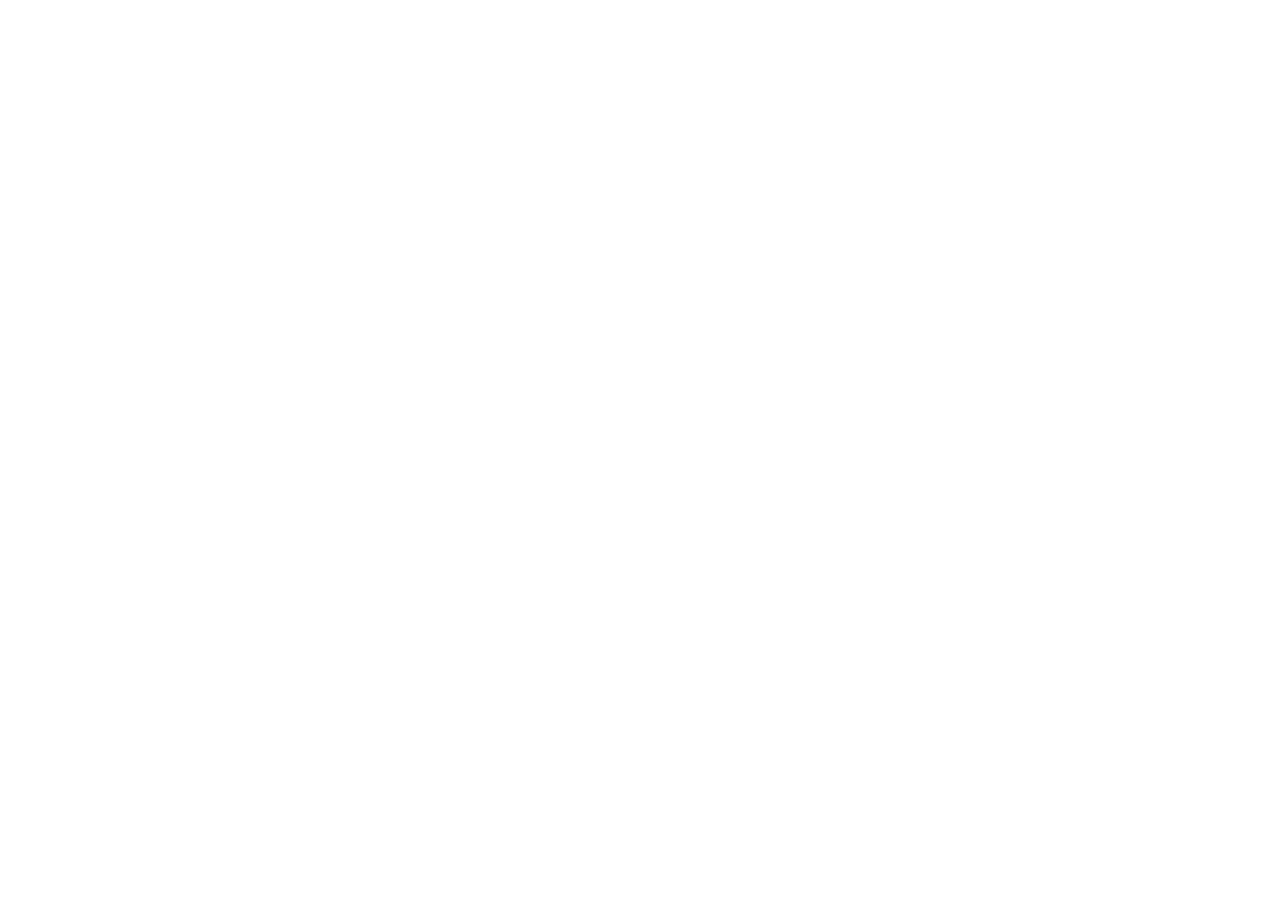
==== receitas/index.html @ 68b90306 "mudando de repositório e dando inicio ao projeto das receitas" ====
<!doctype html>
<html lang="en">

<head>
  <title>Title</title>
  <!-- Required meta tags -->
  <meta charset="utf-8">
  <meta name="viewport" content="width=device-width, initial-scale=1, shrink-to-fit=no">

  <!-- Bootstrap CSS v5.2.1 -->
  <link href="https://cdn.jsdelivr.net/npm/bootstrap@5.2.1/dist/css/bootstrap.min.css" rel="stylesheet"
    integrity="sha384-iYQeCzEYFbKjA/T2uDLTpkwGzCiq6soy8tYaI1GyVh/UjpbCx/TYkiZhlZB6+fzT" crossorigin="anonymous">
  <link rel="stylesheet" href="./index.css">
</head>

<body class="bg-warning">
  <ul id="receitas">
  </ul>
  <script src="https://cdn.jsdelivr.net/npm/@popperjs/core@2.11.6/dist/umd/popper.min.js"
    integrity="sha384-oBqDVmMz9ATKxIep9tiCxS/Z9fNfEXiDAYTujMAeBAsjFuCZSmKbSSUnQlmh/jp3" crossorigin="anonymous">
    </script>

  <script src="https://cdn.jsdelivr.net/npm/bootstrap@5.2.1/dist/js/bootstrap.min.js"
    integrity="sha384-7VPbUDkoPSGFnVtYi0QogXtr74QeVeeIs99Qfg5YCF+TidwNdjvaKZX19NZ/e6oz" crossorigin="anonymous">
    </script>
  <script src="./index.js"></script>
</body>

</html>
---- receitas/index.css ----
@import url("https://fonts.googleapis.com/css2?family=Croissant+One&family=Marck+Script&display=swap");

:root {
  --font-family-title: "Croissant One", "JetBrains Mono";
  --font-family-body: "Marck Script", "JetBrains Mono";
}

/* .receita {
  display: flex;
  flex-direction: row;
  align-items: center;
  justify-content: center;
} */

.receita-titulo {
  text-align: center;
  font-family: var(--font-family-title);
  font-size: 40px;
}

.receita-ingredientes {
  display: flex;
  flex-direction: column;
}
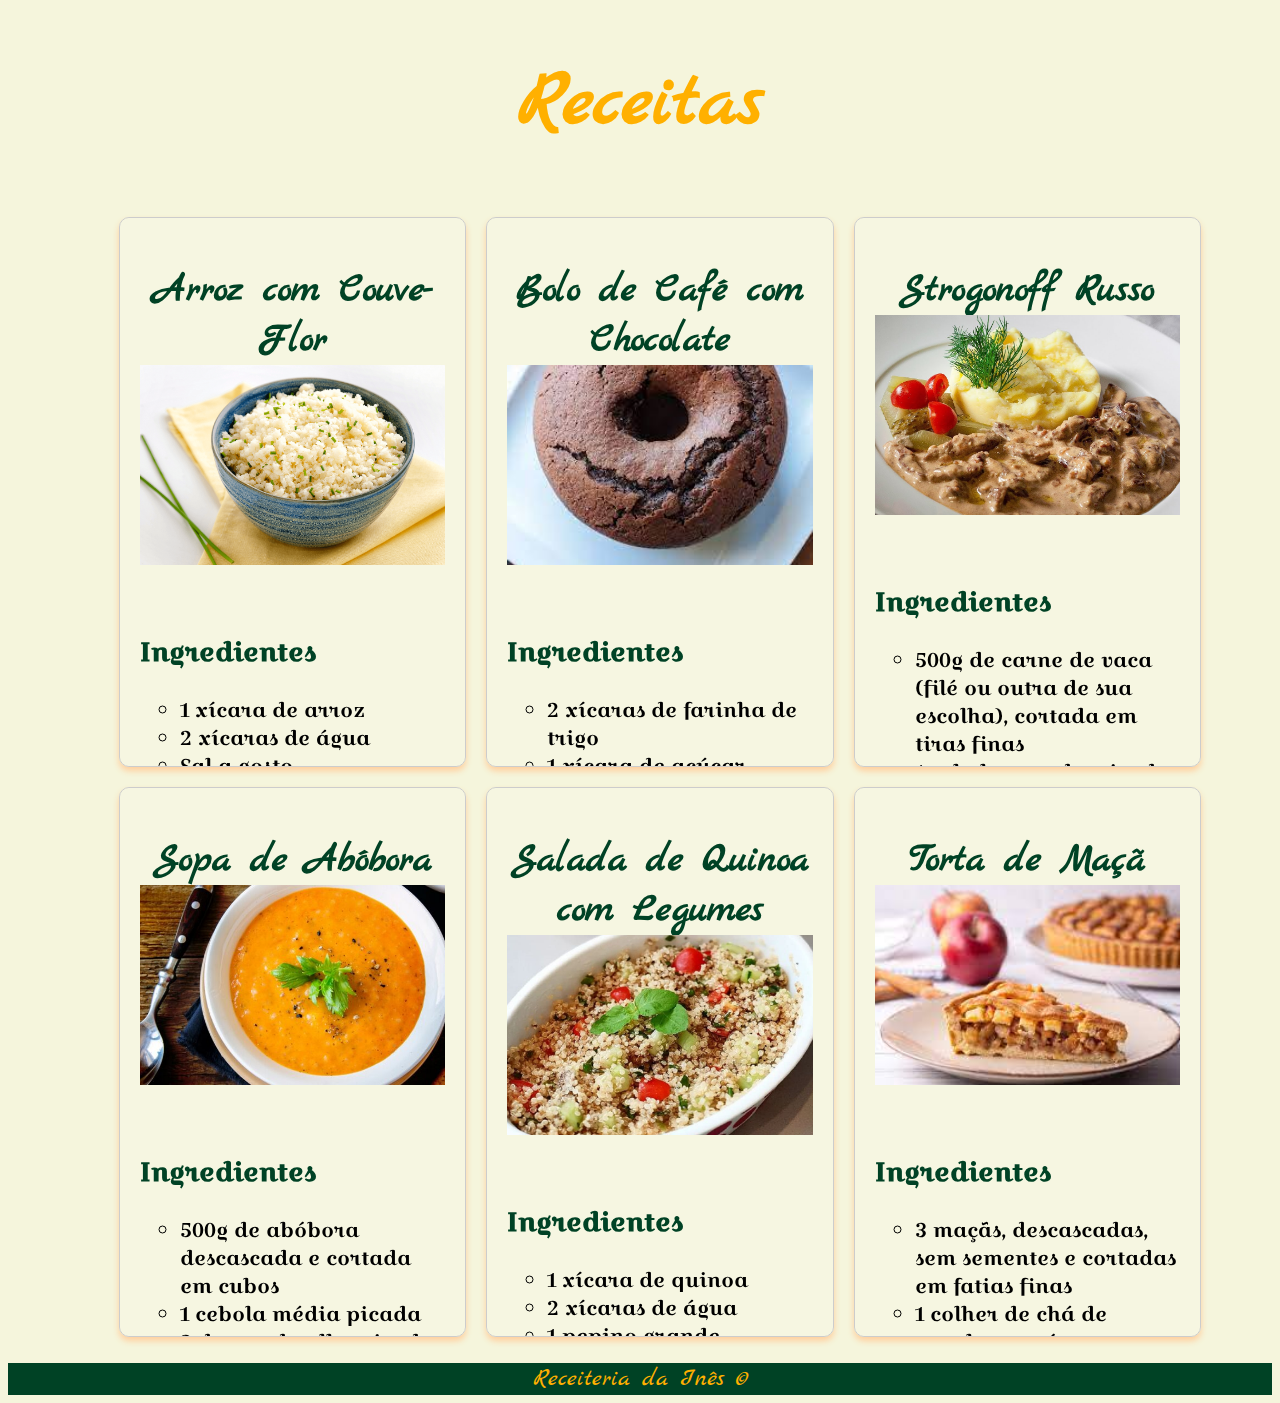
==== commit a9d5235f: "finalizando a página de receitas e preparando o caminho para a terceira tarefa do trabalho" ====
--- a/receitas/index.html
+++ b/receitas/index.html
@@ -13,9 +13,11 @@
   <link rel="stylesheet" href="./index.css">
 </head>
 
-<body class="bg-warning">
+<body class="body">
+  <h1 class="title">Receitas</h1>
   <ul id="receitas">
   </ul>
+  <footer class="rodape">Receiteria da Inês &copy;</footer>
   <script src="https://cdn.jsdelivr.net/npm/@popperjs/core@2.11.6/dist/umd/popper.min.js"
     integrity="sha384-oBqDVmMz9ATKxIep9tiCxS/Z9fNfEXiDAYTujMAeBAsjFuCZSmKbSSUnQlmh/jp3" crossorigin="anonymous">
     </script>
--- a/receitas/index.css
+++ b/receitas/index.css
@@ -1,24 +1,106 @@
-@import url("https://fonts.googleapis.com/css2?family=Croissant+One&family=Marck+Script&display=swap");
+@import url("https://fonts.googleapis.com/css2?family=Croissant+One&family=JetBrains+Mono:ital,wght@0,100;0,200;0,300;0,400;0,500;0,600;0,700;0,800;1,100;1,200;1,300;1,400;1,500;1,600;1,700;1,800&family=Marck+Script&display=swap");
 
 :root {
-  --font-family-title: "Croissant One", "JetBrains Mono";
-  --font-family-body: "Marck Script", "JetBrains Mono";
+  --cor-de-fundo: #f5f5dc;
+  --cor-titulo-principal: #ffb000;
+  --cor-sombras: #ffcf9d;
+  --cor-titulos-internos: #004225;
+  --cor-rodape: #004225;
+  --font-family-title: "Marck Script", "JetBrains Mono";
+  --font-family-body: "Croissant One", "JetBrains Mono";
 }
 
-/* .receita {
+.body {
+  background-color: var(--cor-de-fundo);
+}
+
+#receitas {
   display: flex;
-  flex-direction: row;
+  flex-wrap: wrap;
+  align-items: center;
+  justify-content: center; /* Alinha os cards verticalmente ao centro */
+}
+
+.receita {
+  width: calc(30% - 20px);
+  max-height: 550px;
+  overflow-y: auto;
+  margin: 10px;
+  padding: 10px;
+  border: 1px solid #ccc;
+  box-shadow: 0 4px 6px var(--cor-sombras);
+  background-color: #fff;
+  display: flex;
+  align-items: baseline;
+  box-sizing: border-box; /* Inclui margens na largura total */
+  background-color: rgba(255, 255, 255, 0.15); /* Fundo com efeito de vidro */
+  backdrop-filter: blur(10px); /* Efeito de desfoque no fundo (vidro) */
+  border-radius: 10px; /* Cantos arredondados */
+  padding: 20px; /* Espaçamento interno */
+  transition: transform 0.3s ease-in-out; /* Efeito de transição */
+  display: inline-block; /* Impede que os cards quebrem ao centralizar */
+  vertical-align: top; /* Alinha os cards ao topo do contêiner */
+}
+
+.title {
+  font-family: var(--font-family-title);
+  font-weight: bold;
+  font-size: 80px;
+  text-align: center;
+  color: var(--cor-titulo-principal);
+}
+
+.rodape {
+  background-color: var(--cor-rodape);
+  color: var(--cor-titulo-principal);
+  font-family: var(--font-family-title);
+  font-size: 25px;
+  text-align: center;
+}
+
+.receita:hover {
+  transform: translateY(-10px);
+}
+
+.receita-header {
+  display: flex;
   align-items: center;
   justify-content: center;
-} */
-
-.receita-titulo {
-  text-align: center;
-  font-family: var(--font-family-title);
-  font-size: 40px;
 }
 
-.receita-ingredientes {
-  display: flex;
-  flex-direction: column;
+.receita-header_titulo {
+  font-family: var(--font-family-title);
+  font-weight: bold;
+  font-size: 40px;
+  text-align: center;
+  color: var(--cor-titulos-internos);
 }
+
+.receita-header_img {
+  width: 100%;
+  height: 200px;
+  object-fit: cover;
+  border: none;
+}
+
+.receitas-body_ingredientes-title {
+  font-family: var(--font-family-body);
+  font-size: 26px;
+  color: var(--cor-titulos-internos);
+}
+
+.receitas-body_ingredientes-list {
+  font-family: var(--font-family-body);
+  font-size: 20px;
+}
+
+.receitas-modos_titulo {
+  font-family: var(--font-family-body);
+  font-size: 26px;
+  color: var(--cor-titulos-internos);
+}
+
+.receitas-modos_list {
+  font-family: var(--font-family-body);
+  font-size: 20px;
+}
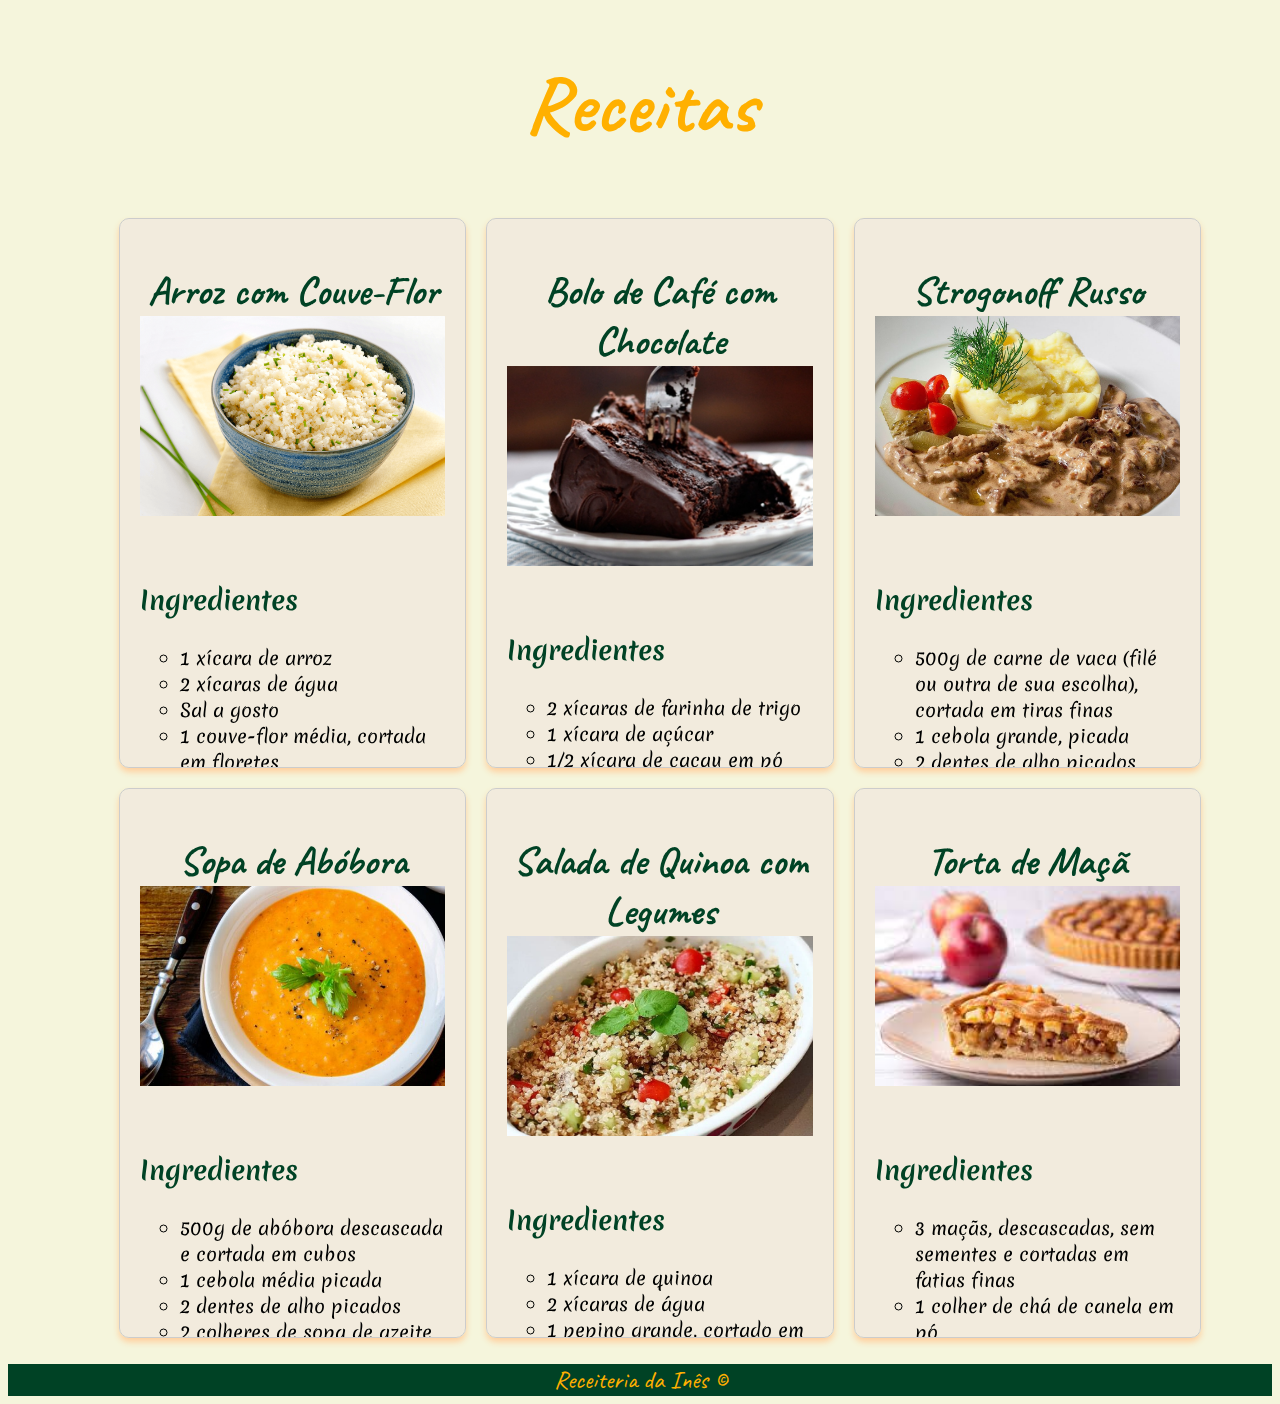
==== commit b0ec0b9b: "finalizando trabalho do mundo 2" ====
--- a/receitas/index.html
+++ b/receitas/index.html
@@ -1,5 +1,5 @@
 <!doctype html>
-<html lang="en">
+<html lang="pt-br">
 
 <head>
   <title>Title</title>
@@ -13,7 +13,7 @@
   <link rel="stylesheet" href="./index.css">
 </head>
 
-<body class="body">
+<body class="container-fluid body">
   <h1 class="title">Receitas</h1>
   <ul id="receitas">
   </ul>
--- a/receitas/index.css
+++ b/receitas/index.css
@@ -1,4 +1,4 @@
-@import url("https://fonts.googleapis.com/css2?family=Croissant+One&family=JetBrains+Mono:ital,wght@0,100;0,200;0,300;0,400;0,500;0,600;0,700;0,800;1,100;1,200;1,300;1,400;1,500;1,600;1,700;1,800&family=Marck+Script&display=swap");
+@import url("https://fonts.googleapis.com/css2?family=Caveat:wght@400;500;600;700&family=JetBrains+Mono:ital,wght@0,100;0,200;0,300;0,400;0,500;0,600;0,700;0,800;1,100;1,200;1,300;1,400;1,500;1,600;1,700;1,800&family=Merienda:wght@300;400;500;600;700;800;900&display=swap");
 
 :root {
   --cor-de-fundo: #f5f5dc;
@@ -6,12 +6,29 @@
   --cor-sombras: #ffcf9d;
   --cor-titulos-internos: #004225;
   --cor-rodape: #004225;
-  --font-family-title: "Marck Script", "JetBrains Mono";
-  --font-family-body: "Croissant One", "JetBrains Mono";
+  --font-family-title: "Caveat", "JetBrains Mono";
+  --font-family-body: "Merienda", "JetBrains Mono";
 }
 
 .body {
   background-color: var(--cor-de-fundo);
+}
+
+.title {
+  font-family: var(--font-family-title);
+  font-weight: bold;
+  font-size: 80px;
+  text-align: center;
+  color: var(--cor-titulo-principal);
+}
+
+.rodape {
+  background-color: var(--cor-rodape);
+  color: var(--cor-titulo-principal);
+  font-family: var(--font-family-title);
+  font-size: 25px;
+  text-align: center;
+  width: 100%;
 }
 
 #receitas {
@@ -33,29 +50,13 @@
   display: flex;
   align-items: baseline;
   box-sizing: border-box; /* Inclui margens na largura total */
-  background-color: rgba(255, 255, 255, 0.15); /* Fundo com efeito de vidro */
+  background-color: rgba(176, 7, 243, 0.041); /* Fundo com efeito de vidro */
   backdrop-filter: blur(10px); /* Efeito de desfoque no fundo (vidro) */
   border-radius: 10px; /* Cantos arredondados */
   padding: 20px; /* Espaçamento interno */
   transition: transform 0.3s ease-in-out; /* Efeito de transição */
   display: inline-block; /* Impede que os cards quebrem ao centralizar */
   vertical-align: top; /* Alinha os cards ao topo do contêiner */
-}
-
-.title {
-  font-family: var(--font-family-title);
-  font-weight: bold;
-  font-size: 80px;
-  text-align: center;
-  color: var(--cor-titulo-principal);
-}
-
-.rodape {
-  background-color: var(--cor-rodape);
-  color: var(--cor-titulo-principal);
-  font-family: var(--font-family-title);
-  font-size: 25px;
-  text-align: center;
 }
 
 .receita:hover {
@@ -81,6 +82,7 @@
   height: 200px;
   object-fit: cover;
   border: none;
+  margin-top: 15 px;
 }
 
 .receitas-body_ingredientes-title {
@@ -91,7 +93,8 @@
 
 .receitas-body_ingredientes-list {
   font-family: var(--font-family-body);
-  font-size: 20px;
+  font-size: 18px;
+  margin-bottom: 10px;
 }
 
 .receitas-modos_titulo {
